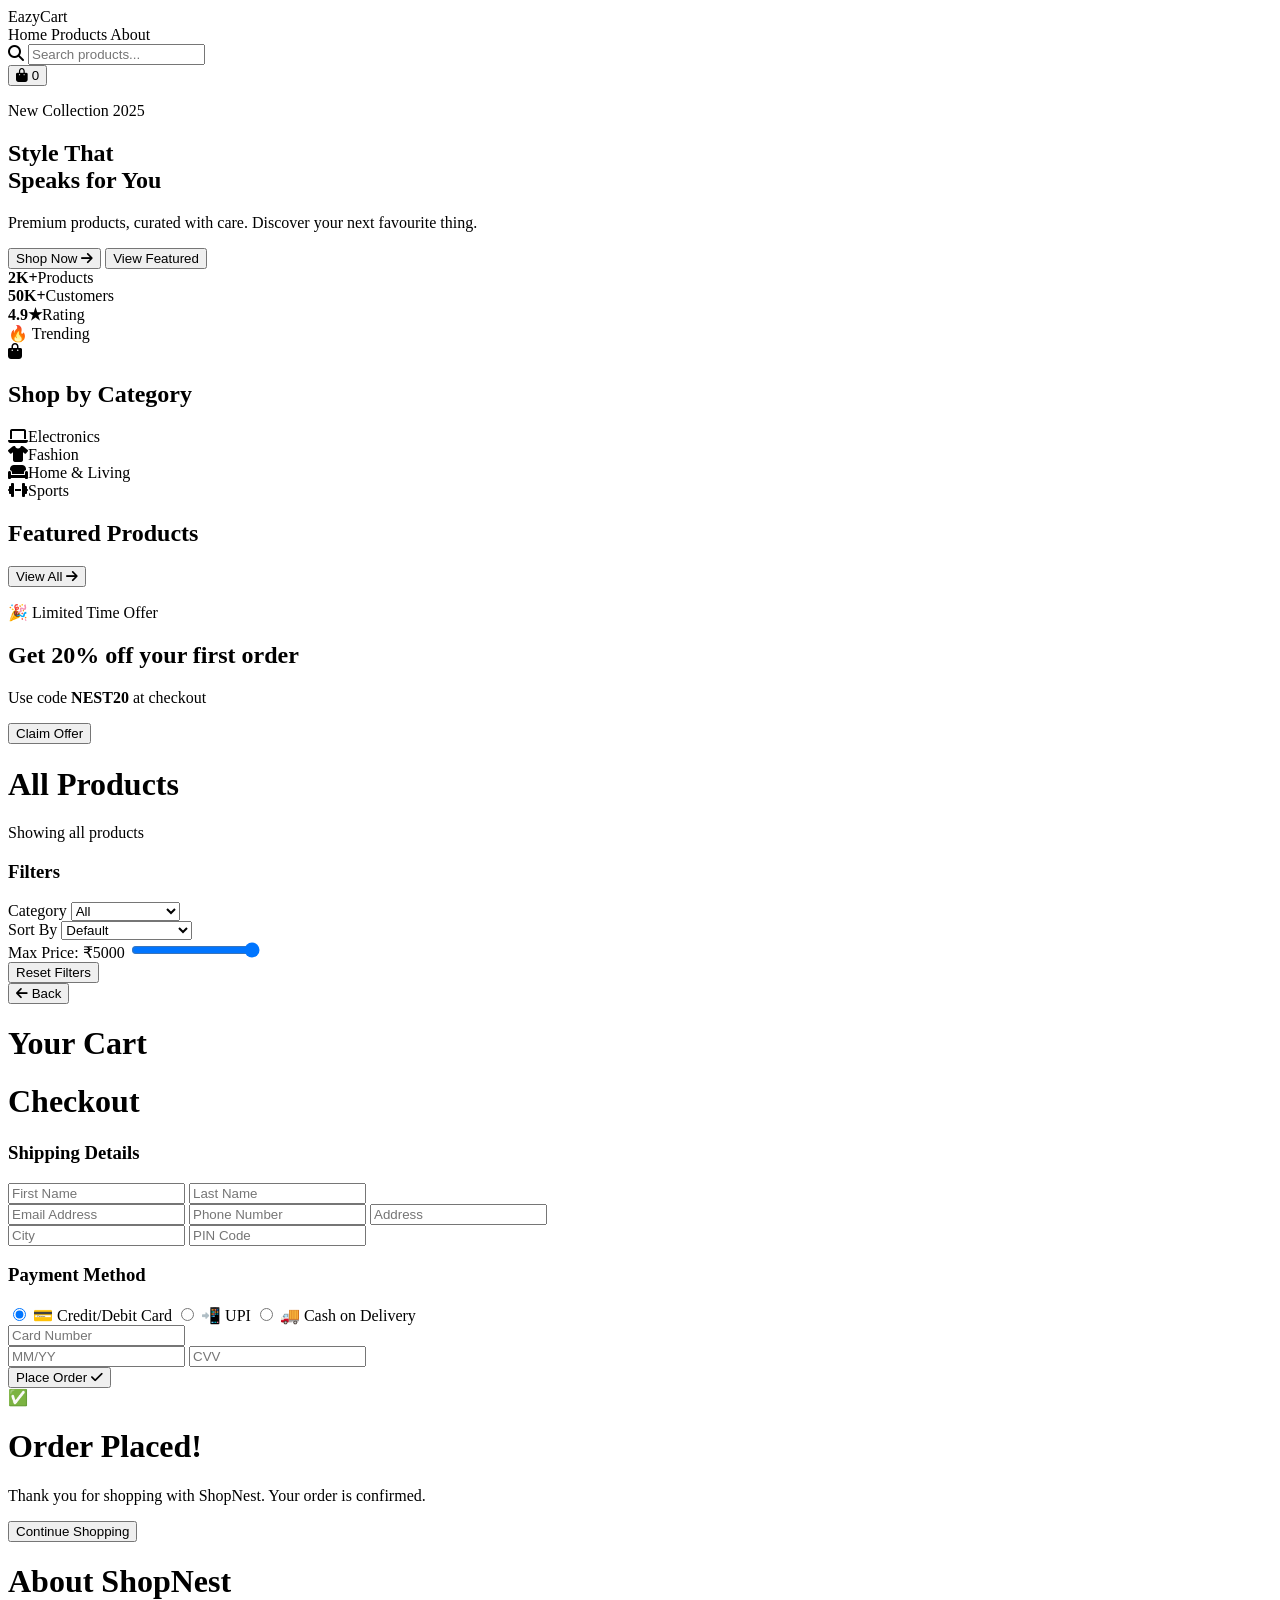
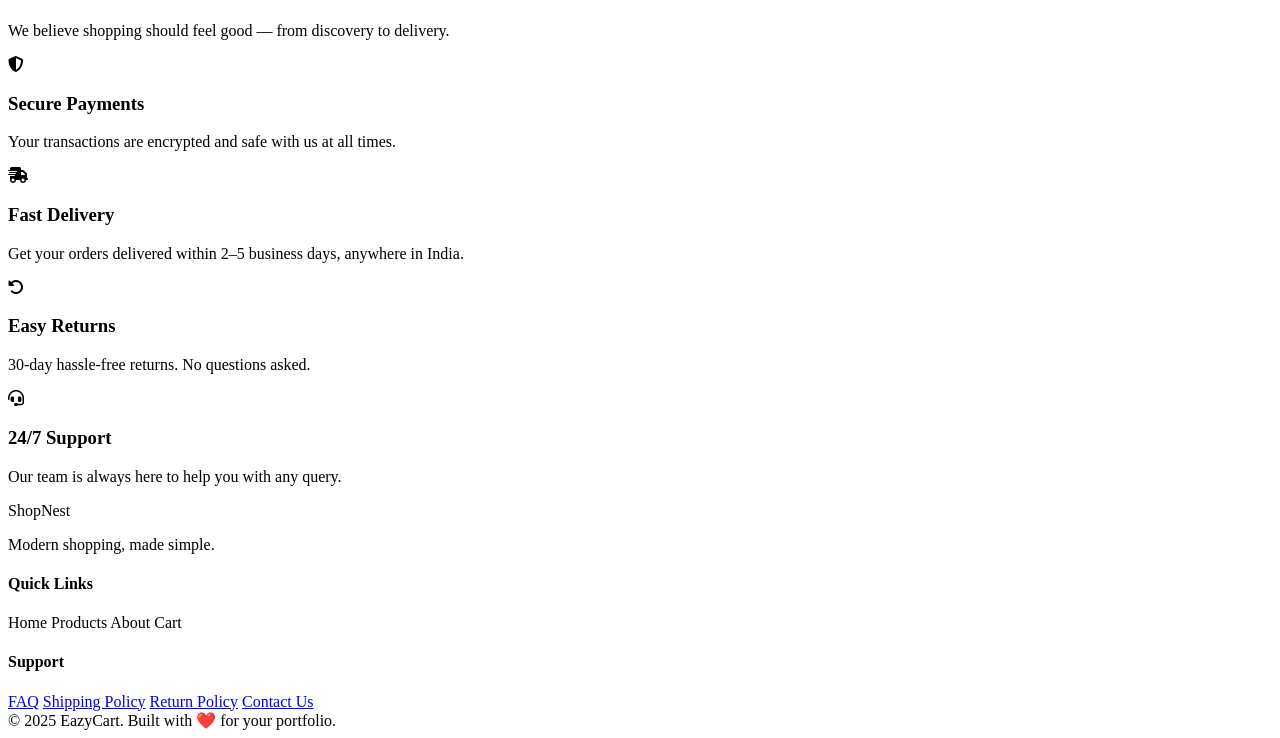
==== index.html @ 8e81489d "Create index.html" ====
<!DOCTYPE html>
<html lang="en">
<head>
  <meta charset="UTF-8" />
  <meta name="viewport" content="width=device-width, initial-scale=1.0"/>
  <title>EazyCart — Modern Store</title>
  <link rel="stylesheet" href="ecom.css" />
  <link href="https://fonts.googleapis.com/css2?family=Fraunces:wght@300;400;500;600;700&family=Inter:wght@700&display=swap" rel="stylesheet"/>
  <link rel="stylesheet" href="https://cdnjs.cloudflare.com/ajax/libs/font-awesome/6.5.0/css/all.min.css"/>
</head>
<body>

  <!-- NAVBAR -->
  <nav class="navbar">
    <div class="nav-logo" onclick="showPage('home')">Eazy<span>Cart</span></div>
    <div class="nav-links">
      <a onclick="showPage('home')" class="nav-link active">Home</a>
      <a onclick="showPage('products')" class="nav-link">Products</a>
      <a onclick="showPage('about')" class="nav-link">About</a>
    </div>
    <div class="nav-actions">
      <div class="search-bar">
        <i class="fas fa-search"></i>
        <input type="text" id="searchInput" placeholder="Search products..." oninput="filterProducts()"/>
      </div>
      <button class="cart-btn" onclick="showPage('cart')">
        <i class="fas fa-shopping-bag"></i>
        <span class="cart-count" id="cartCount">0</span>
      </button>
    </div>
  </nav>

  <!-- TOAST -->
  <div class="toast" id="toast"></div>

  <!-- HOME PAGE -->
  <div id="page-home" class="page active">
    <section class="hero">
      <div class="hero-content">
        <p class="hero-eyebrow">New Collection 2025</p>
        <h1 class="hero-title">Style That<br/><span>Speaks for You</span></h1>
        <p class="hero-sub">Premium products, curated with care. Discover your next favourite thing.</p>
        <div class="hero-cta">
          <button class="btn-primary" onclick="showPage('products')">Shop Now <i class="fas fa-arrow-right"></i></button>
          <button class="btn-outline" onclick="scrollToFeatured()">View Featured</button>
        </div>
        <div class="hero-stats">
          <div class="stat"><strong>2K+</strong><span>Products</span></div>
          <div class="stat-divider"></div>
          <div class="stat"><strong>50K+</strong><span>Customers</span></div>
          <div class="stat-divider"></div>
          <div class="stat"><strong>4.9★</strong><span>Rating</span></div>
        </div>
      </div>
      <div class="hero-visual">
        <div class="hero-card floating">
          <div class="hero-badge">🔥 Trending</div>
          <div class="hero-img-placeholder"><i class="fas fa-bag-shopping"></i></div>
        </div>
        <div class="hero-blob"></div>
      </div>
    </section>

    <section class="categories">
      <h2 class="section-title">Shop by Category</h2>
      <div class="cat-grid">
        <div class="cat-card" onclick="filterByCategory('Electronics')"><i class="fas fa-laptop"></i><span>Electronics</span></div>
        <div class="cat-card" onclick="filterByCategory('Fashion')"><i class="fas fa-shirt"></i><span>Fashion</span></div>
        <div class="cat-card" onclick="filterByCategory('Home')"><i class="fas fa-couch"></i><span>Home & Living</span></div>
        <div class="cat-card" onclick="filterByCategory('Sports')"><i class="fas fa-dumbbell"></i><span>Sports</span></div>
      </div>
    </section>

    <section class="featured" id="featured">
      <div class="section-header">
        <h2 class="section-title">Featured Products</h2>
        <button class="btn-text" onclick="showPage('products')">View All <i class="fas fa-arrow-right"></i></button>
      </div>
      <div class="products-grid" id="featuredGrid"></div>
    </section>

    <section class="promo-banner">
      <div class="promo-content">
        <p>🎉 Limited Time Offer</p>
        <h2>Get 20% off your first order</h2>
        <p>Use code <strong>NEST20</strong> at checkout</p>
        <button class="btn-primary" onclick="showPage('products')">Claim Offer</button>
      </div>
    </section>
  </div>

  <!-- PRODUCTS PAGE -->
  <div id="page-products" class="page">
    <div class="page-header">
      <h1>All Products</h1>
      <p id="productCount">Showing all products</p>
    </div>
    <div class="products-layout">
      <aside class="filters">
        <h3>Filters</h3>
        <div class="filter-group">
          <label>Category</label>
          <select id="categoryFilter" onchange="filterProducts()">
            <option value="">All</option>
            <option value="Electronics">Electronics</option>
            <option value="Fashion">Fashion</option>
            <option value="Home">Home & Living</option>
            <option value="Sports">Sports</option>
          </select>
        </div>
        <div class="filter-group">
          <label>Sort By</label>
          <select id="sortFilter" onchange="filterProducts()">
            <option value="">Default</option>
            <option value="low">Price: Low to High</option>
            <option value="high">Price: High to Low</option>
            <option value="rating">Highest Rated</option>
          </select>
        </div>
        <div class="filter-group">
          <label>Max Price: ₹<span id="priceLabel">5000</span></label>
          <input type="range" min="100" max="5000" value="5000" id="priceFilter" oninput="updatePrice(this.value)" onchange="filterProducts()"/>
        </div>
        <button class="btn-outline full" onclick="resetFilters()">Reset Filters</button>
      </aside>
      <div>
        <div class="products-grid" id="allProductsGrid"></div>
      </div>
    </div>
  </div>

  <!-- PRODUCT DETAIL PAGE -->
  <div id="page-detail" class="page">
    <button class="back-btn" onclick="goBack()"><i class="fas fa-arrow-left"></i> Back</button>
    <div class="detail-layout" id="detailContent"></div>
  </div>

  <!-- CART PAGE -->
  <div id="page-cart" class="page">
    <div class="page-header"><h1>Your Cart</h1></div>
    <div class="cart-layout">
      <div class="cart-items" id="cartItems"></div>
      <div class="cart-summary" id="cartSummary"></div>
    </div>
  </div>

  <!-- CHECKOUT PAGE -->
  <div id="page-checkout" class="page">
    <div class="page-header"><h1>Checkout</h1></div>
    <div class="checkout-layout">
      <div class="checkout-form">
        <h3>Shipping Details</h3>
        <div class="form-row">
          <input type="text" placeholder="First Name" id="firstName"/>
          <input type="text" placeholder="Last Name" id="lastName"/>
        </div>
        <input type="email" placeholder="Email Address" id="email"/>
        <input type="text" placeholder="Phone Number" id="phone"/>
        <input type="text" placeholder="Address" id="address"/>
        <div class="form-row">
          <input type="text" placeholder="City" id="city"/>
          <input type="text" placeholder="PIN Code" id="pin"/>
        </div>
        <h3>Payment Method</h3>
        <div class="payment-options">
          <label class="pay-opt"><input type="radio" name="pay" value="card" checked/> 💳 Credit/Debit Card</label>
          <label class="pay-opt"><input type="radio" name="pay" value="upi"/> 📲 UPI</label>
          <label class="pay-opt"><input type="radio" name="pay" value="cod"/> 🚚 Cash on Delivery</label>
        </div>
        <div id="cardFields">
          <input type="text" placeholder="Card Number" maxlength="19" oninput="formatCard(this)"/>
          <div class="form-row">
            <input type="text" placeholder="MM/YY" maxlength="5"/>
            <input type="text" placeholder="CVV" maxlength="3"/>
          </div>
        </div>
        <button class="btn-primary full" onclick="placeOrder()">Place Order <i class="fas fa-check"></i></button>
      </div>
      <div class="order-summary" id="orderSummary"></div>
    </div>
  </div>

  <!-- SUCCESS PAGE -->
  <div id="page-success" class="page">
    <div class="success-box">
      <div class="success-icon">✅</div>
      <h1>Order Placed!</h1>
      <p>Thank you for shopping with ShopNest. Your order is confirmed.</p>
      <p class="order-id" id="orderId"></p>
      <button class="btn-primary" onclick="showPage('home')">Continue Shopping</button>
    </div>
  </div>

  <!-- ABOUT PAGE -->
  <div id="page-about" class="page">
    <div class="about-container">
      <h1>About ShopNest</h1>
      <p class="about-sub">We believe shopping should feel good — from discovery to delivery.</p>
      <div class="about-grid">
        <div class="about-card"><i class="fas fa-shield-halved"></i><h3>Secure Payments</h3><p>Your transactions are encrypted and safe with us at all times.</p></div>
        <div class="about-card"><i class="fas fa-truck-fast"></i><h3>Fast Delivery</h3><p>Get your orders delivered within 2–5 business days, anywhere in India.</p></div>
        <div class="about-card"><i class="fas fa-rotate-left"></i><h3>Easy Returns</h3><p>30-day hassle-free returns. No questions asked.</p></div>
        <div class="about-card"><i class="fas fa-headset"></i><h3>24/7 Support</h3><p>Our team is always here to help you with any query.</p></div>
      </div>
    </div>
  </div>

  <!-- FOOTER -->
  <footer class="footer">
    <div class="footer-inner">
      <div class="footer-brand">
        <div class="nav-logo">Shop<span>Nest</span></div>
        <p>Modern shopping, made simple.</p>
      </div>
      <div class="footer-links">
        <h4>Quick Links</h4>
        <a onclick="showPage('home')">Home</a>
        <a onclick="showPage('products')">Products</a>
        <a onclick="showPage('about')">About</a>
        <a onclick="showPage('cart')">Cart</a>
      </div>
      <div class="footer-links">
        <h4>Support</h4>
        <a href="#">FAQ</a>
        <a href="#">Shipping Policy</a>
        <a href="#">Return Policy</a>
        <a href="#">Contact Us</a>
      </div>
    </div>
    <div class="footer-bottom">© 2025 EazyCart. Built with ❤️ for your portfolio.</div>
  </footer>

  <script src="ecom.js"></script>
</body>
</html>
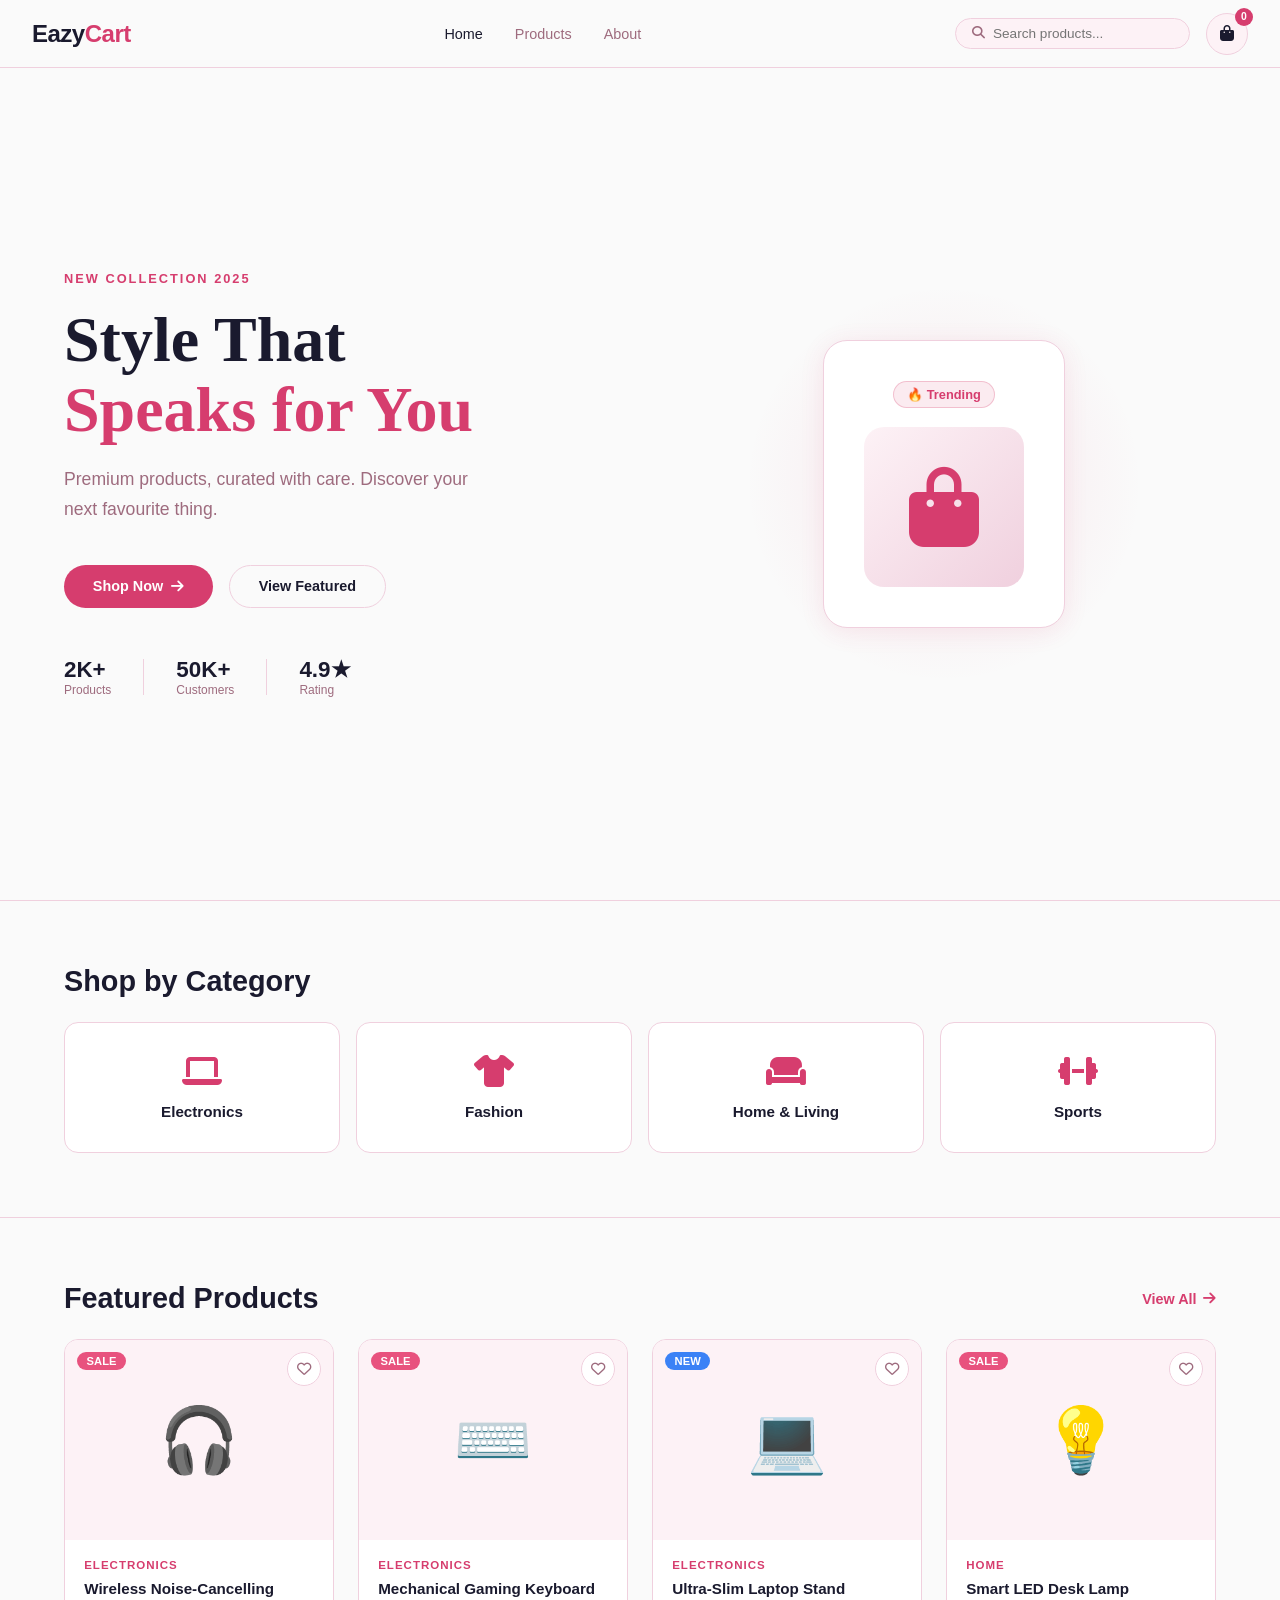
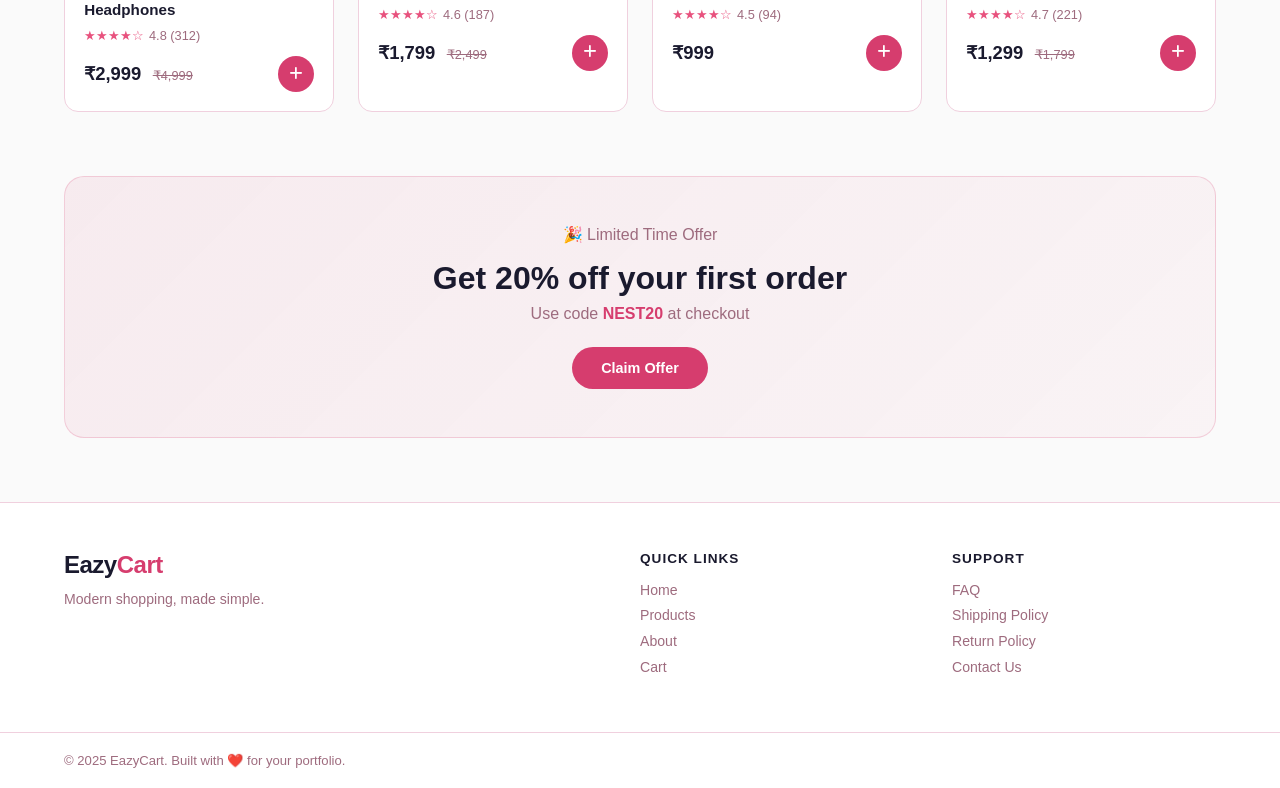
==== commit 679958ea: "Update index.html" ====
--- a/index.html
+++ b/index.html
@@ -209,7 +209,7 @@
   <footer class="footer">
     <div class="footer-inner">
       <div class="footer-brand">
-        <div class="nav-logo">Shop<span>Nest</span></div>
+        <div class="nav-logo">Eazy<span>Cart</span></div>
         <p>Modern shopping, made simple.</p>
       </div>
       <div class="footer-links">
--- a/ecom.css
+++ b/ecom.css
@@ -0,0 +1,275 @@
+/* ===========================
+   RESET & BASE
+=========================== */
+*, *::before, *::after { box-sizing: border-box; margin: 0; padding: 0; }
+
+:root {
+  --bg: #fafafa;
+  --surface: #ffffff;
+  --surface2: #fdf2f6;
+  --border: #f0d0de;
+  --accent: #d63d6e;
+  --accent2: #e8527e;
+  --text: #1a1a2e;
+  --text-muted: #9e6b7e;
+  --success: #22c55e;
+  --radius: 14px;
+  --radius-sm: 8px;
+  --shadow: 0 4px 24px rgba(214,61,110,0.10);
+  --font: 'Inter', sans-serif;
+--font-display: 'Fraunces', serif;
+}
+
+html { scroll-behavior: smooth; }
+body { font-family: var(--font); background: var(--bg); color: var(--text); min-height: 100vh; overflow-x: hidden; }
+
+/* ===========================
+   NAVBAR
+=========================== */
+.navbar { position: fixed; top: 0; left: 0; right: 0; z-index: 100; display: flex; align-items: center; justify-content: space-between; padding: 0 2rem; height: 68px; background: rgba(250,250,250,0.92); backdrop-filter: blur(16px); border-bottom: 1px solid var(--border); }
+.nav-logo { font-size: 1.5rem; font-weight: 700; cursor: pointer; letter-spacing: -0.5px; }
+.nav-logo span { color: var(--accent); }
+.nav-links { display: flex; gap: 2rem; }
+.nav-link { color: var(--text-muted); text-decoration: none; font-size: 0.9rem; font-weight: 500; cursor: pointer; transition: color 0.2s; background: none; border: none; font-family: var(--font); }
+.nav-link:hover, .nav-link.active { color: var(--text); }
+.nav-actions { display: flex; align-items: center; gap: 1rem; }
+.search-bar { display: flex; align-items: center; gap: 0.5rem; background: var(--surface2); border: 1px solid var(--border); border-radius: 999px; padding: 0.45rem 1rem; }
+.search-bar i { color: var(--text-muted); font-size: 0.8rem; }
+.search-bar input { background: none; border: none; outline: none; color: var(--text); font-family: var(--font); font-size: 0.85rem; width: 180px; }
+.cart-btn { position: relative; background: var(--surface2); border: 1px solid var(--border); border-radius: 50%; width: 42px; height: 42px; cursor: pointer; color: var(--text); font-size: 1rem; transition: background 0.2s; }
+.cart-btn:hover { background: var(--accent); border-color: var(--accent); color: #fff; }
+.cart-count { position: absolute; top: -6px; right: -6px; background: var(--accent); color: #fff; font-size: 0.65rem; font-weight: 700; width: 18px; height: 18px; border-radius: 50%; display: flex; align-items: center; justify-content: center; }
+
+/* ===========================
+   PAGES
+=========================== */
+.page { display: none; padding-top: 68px; min-height: 100vh; }
+.page.active { display: block; }
+.page-header { padding: 3rem 4rem 1.5rem; border-bottom: 1px solid var(--border); }
+.page-header h1 { font-size: 2.2rem; font-weight: 700; margin-bottom: 0.25rem; }
+.page-header p { color: var(--text-muted); font-size: 0.9rem; }
+
+/* ===========================
+   HERO
+=========================== */
+.hero { min-height: calc(100vh - 68px); display: flex; align-items: center; padding: 4rem; gap: 4rem; position: relative; overflow: hidden; }
+.hero-content { flex: 1; max-width: 580px; }
+.hero-eyebrow { font-size: 0.8rem; font-weight: 600; letter-spacing: 2px; text-transform: uppercase; color: var(--accent); margin-bottom: 1.2rem; }
+.hero-title { font-family: var(--font-display); font-size: clamp(2.8rem, 5vw, 4.5rem); line-height: 1.1; margin-bottom: 1.2rem; }
+.hero-title span { color: var(--accent); }
+.hero-sub { color: var(--text-muted); font-size: 1.1rem; line-height: 1.7; margin-bottom: 2.5rem; max-width: 440px; }
+.hero-cta { display: flex; gap: 1rem; flex-wrap: wrap; margin-bottom: 3rem; }
+.hero-stats { display: flex; align-items: center; gap: 2rem; }
+.stat { display: flex; flex-direction: column; }
+.stat strong { font-size: 1.4rem; font-weight: 700; }
+.stat span { font-size: 0.75rem; color: var(--text-muted); }
+.stat-divider { width: 1px; height: 36px; background: var(--border); }
+.hero-visual { flex: 1; display: flex; justify-content: center; align-items: center; position: relative; }
+.hero-card { background: var(--surface); border: 1px solid var(--border); border-radius: 24px; padding: 2.5rem; display: flex; flex-direction: column; align-items: center; gap: 1.2rem; position: relative; z-index: 2; box-shadow: var(--shadow); }
+.hero-badge { background: rgba(214,61,110,0.10); border: 1px solid rgba(214,61,110,0.25); color: var(--accent); font-size: 0.8rem; font-weight: 600; padding: 0.3rem 0.8rem; border-radius: 999px; }
+.hero-img-placeholder { width: 160px; height: 160px; background: linear-gradient(135deg, var(--surface2), var(--border)); border-radius: 20px; display: flex; align-items: center; justify-content: center; font-size: 5rem; color: var(--accent); }
+.hero-blob { position: absolute; width: 400px; height: 400px; background: radial-gradient(circle, rgba(214,61,110,0.10) 0%, transparent 70%); border-radius: 50%; z-index: 1; }
+@keyframes float { 0%, 100% { transform: translateY(0px); } 50% { transform: translateY(-20px); } }
+.floating { animation: float 4s ease-in-out infinite; }
+
+/* ===========================
+   BUTTONS
+=========================== */
+.btn-primary { background: var(--accent); color: #fff; border: none; padding: 0.8rem 1.8rem; border-radius: 999px; font-family: var(--font); font-size: 0.9rem; font-weight: 600; cursor: pointer; transition: all 0.2s; display: inline-flex; align-items: center; gap: 0.5rem; }
+.btn-primary:hover { background: var(--accent2); transform: translateY(-2px); box-shadow: 0 8px 24px rgba(214,61,110,0.30); }
+.btn-outline { background: transparent; color: var(--text); border: 1px solid var(--border); padding: 0.8rem 1.8rem; border-radius: 999px; font-family: var(--font); font-size: 0.9rem; font-weight: 600; cursor: pointer; transition: all 0.2s; }
+.btn-outline:hover { border-color: var(--accent); color: var(--accent); }
+.btn-outline.full { width: 100%; margin-top: 0.5rem; text-align: center; justify-content: center; display: flex; }
+.btn-text { background: none; border: none; cursor: pointer; color: var(--accent); font-family: var(--font); font-size: 0.9rem; font-weight: 600; display: flex; align-items: center; gap: 0.4rem; transition: gap 0.2s; }
+.btn-text:hover { gap: 0.7rem; }
+
+/* ===========================
+   SECTIONS
+=========================== */
+.section-title { font-size: 1.8rem; font-weight: 700; margin-bottom: 1.5rem; }
+.section-header { display: flex; align-items: center; justify-content: space-between; margin-bottom: 1.5rem; }
+.section-header .section-title { margin-bottom: 0; }
+.categories, .featured { padding: 4rem; border-top: 1px solid var(--border); }
+.cat-grid { display: grid; grid-template-columns: repeat(4, 1fr); gap: 1rem; }
+.cat-card { background: var(--surface); border: 1px solid var(--border); border-radius: var(--radius); padding: 2rem 1rem; display: flex; flex-direction: column; align-items: center; gap: 1rem; cursor: pointer; transition: all 0.2s; font-weight: 600; font-size: 0.95rem; }
+.cat-card i { font-size: 2rem; color: var(--accent); }
+.cat-card:hover { border-color: var(--accent); transform: translateY(-4px); background: var(--surface2); box-shadow: var(--shadow); }
+
+/* ===========================
+   PRODUCT CARDS
+=========================== */
+.products-grid { display: grid; grid-template-columns: repeat(auto-fill, minmax(240px, 1fr)); gap: 1.5rem; }
+.product-card { background: var(--surface); border: 1px solid var(--border); border-radius: var(--radius); overflow: hidden; cursor: pointer; transition: all 0.25s; position: relative; }
+.product-card:hover { transform: translateY(-6px); border-color: rgba(214,61,110,0.4); box-shadow: 0 12px 40px rgba(214,61,110,0.12); }
+.product-img { height: 200px; background: var(--surface2); display: flex; align-items: center; justify-content: center; font-size: 4rem; position: relative; }
+.product-badge { position: absolute; top: 0.75rem; left: 0.75rem; background: var(--accent); color: #fff; font-size: 0.7rem; font-weight: 700; padding: 0.2rem 0.6rem; border-radius: 999px; }
+.badge-new { background: #3b82f6; }
+.badge-sale { background: #e8527e; }
+.wishlist-btn { position: absolute; top: 0.75rem; right: 0.75rem; background: var(--surface); border: 1px solid var(--border); width: 34px; height: 34px; border-radius: 50%; display: flex; align-items: center; justify-content: center; cursor: pointer; color: var(--text-muted); font-size: 0.9rem; transition: all 0.2s; z-index: 2; }
+.wishlist-btn:hover { border-color: var(--accent); color: var(--accent); }
+.wishlist-btn.active { color: var(--accent); border-color: var(--accent); }
+.product-info { padding: 1.2rem; }
+.product-cat { font-size: 0.72rem; text-transform: uppercase; letter-spacing: 1px; color: var(--accent); font-weight: 600; margin-bottom: 0.4rem; }
+.product-name { font-weight: 600; font-size: 0.95rem; margin-bottom: 0.5rem; line-height: 1.4; color: var(--text); }
+.product-rating { display: flex; align-items: center; gap: 0.3rem; font-size: 0.8rem; color: var(--text-muted); margin-bottom: 0.8rem; }
+.product-rating .stars { color: #e8527e; }
+.product-footer { display: flex; align-items: center; justify-content: space-between; }
+.product-price { font-size: 1.15rem; font-weight: 700; }
+.product-price .original { text-decoration: line-through; color: var(--text-muted); font-size: 0.8rem; font-weight: 400; margin-left: 0.4rem; }
+.add-to-cart { background: var(--accent); border: none; color: #fff; width: 36px; height: 36px; border-radius: 50%; display: flex; align-items: center; justify-content: center; cursor: pointer; font-size: 0.9rem; transition: all 0.2s; }
+.add-to-cart:hover { background: var(--accent2); transform: scale(1.1); }
+
+/* ===========================
+   PROMO BANNER
+=========================== */
+.promo-banner { margin: 0 4rem 4rem; background: linear-gradient(135deg, rgba(214,61,110,0.08), rgba(232,82,126,0.04)); border: 1px solid rgba(214,61,110,0.2); border-radius: 20px; padding: 3rem; display: flex; align-items: center; justify-content: center; }
+.promo-content { text-align: center; }
+.promo-content h2 { font-size: 2rem; font-weight: 700; margin: 0.5rem 0; }
+.promo-content p { color: var(--text-muted); margin-bottom: 1rem; }
+.promo-content p:last-of-type { margin-bottom: 1.5rem; }
+.promo-content strong { color: var(--accent); }
+
+/* ===========================
+   PRODUCTS FILTER PAGE
+=========================== */
+.products-layout { display: grid; grid-template-columns: 240px 1fr; gap: 2rem; padding: 2rem 4rem; }
+.filters { background: var(--surface); border: 1px solid var(--border); border-radius: var(--radius); padding: 1.5rem; height: fit-content; position: sticky; top: 88px; }
+.filters h3 { font-size: 1rem; font-weight: 700; margin-bottom: 1.5rem; }
+.filter-group { margin-bottom: 1.5rem; }
+.filter-group label { display: block; font-size: 0.8rem; color: var(--text-muted); font-weight: 600; text-transform: uppercase; letter-spacing: 1px; margin-bottom: 0.5rem; }
+.filter-group select, .filter-group input[type="range"] { width: 100%; background: var(--surface2); border: 1px solid var(--border); color: var(--text); border-radius: var(--radius-sm); padding: 0.6rem 0.8rem; font-family: var(--font); font-size: 0.85rem; outline: none; cursor: pointer; }
+input[type="range"] { padding: 0; height: 4px; accent-color: var(--accent); }
+
+/* ===========================
+   PRODUCT DETAIL
+=========================== */
+.back-btn { background: none; border: none; color: var(--text-muted); font-family: var(--font); font-size: 0.9rem; cursor: pointer; display: flex; align-items: center; gap: 0.5rem; padding: 1.5rem 4rem 0; transition: color 0.2s; }
+.back-btn:hover { color: var(--accent); }
+.detail-layout { display: grid; grid-template-columns: 1fr 1fr; gap: 4rem; padding: 2rem 4rem 4rem; max-width: 1100px; }
+.detail-img { background: var(--surface2); border: 1px solid var(--border); border-radius: 20px; height: 420px; display: flex; align-items: center; justify-content: center; font-size: 8rem; }
+.detail-info { display: flex; flex-direction: column; gap: 1rem; }
+.detail-cat { font-size: 0.8rem; text-transform: uppercase; letter-spacing: 1px; color: var(--accent); font-weight: 600; }
+.detail-name { font-size: 2rem; font-weight: 700; line-height: 1.2; }
+.detail-rating { display: flex; align-items: center; gap: 0.5rem; color: var(--text-muted); font-size: 0.9rem; }
+.detail-rating .stars { color: #e8527e; font-size: 1rem; }
+.detail-price { font-size: 2rem; font-weight: 700; color: var(--accent); }
+.detail-desc { color: var(--text-muted); line-height: 1.8; font-size: 0.95rem; }
+.detail-qty { display: flex; align-items: center; gap: 1rem; }
+.qty-control { display: flex; align-items: center; gap: 0.75rem; background: var(--surface2); border: 1px solid var(--border); border-radius: 999px; padding: 0.4rem 0.8rem; }
+.qty-btn { background: none; border: none; color: var(--text); cursor: pointer; font-size: 1.1rem; padding: 0 0.2rem; transition: color 0.2s; font-family: var(--font); }
+.qty-btn:hover { color: var(--accent); }
+.qty-num { font-weight: 600; font-size: 1rem; min-width: 20px; text-align: center; }
+.detail-tags { display: flex; gap: 0.5rem; flex-wrap: wrap; }
+.tag { background: var(--surface2); border: 1px solid var(--border); border-radius: 999px; padding: 0.3rem 0.8rem; font-size: 0.78rem; color: var(--text-muted); }
+
+/* ===========================
+   CART
+=========================== */
+.cart-layout { display: grid; grid-template-columns: 1fr 340px; gap: 2rem; padding: 2rem 4rem; }
+.cart-items { display: flex; flex-direction: column; gap: 1rem; }
+.cart-item { display: flex; gap: 1.5rem; align-items: center; background: var(--surface); border: 1px solid var(--border); border-radius: var(--radius); padding: 1.25rem; }
+.cart-item-img { width: 80px; height: 80px; font-size: 3rem; display: flex; align-items: center; justify-content: center; background: var(--surface2); border-radius: var(--radius-sm); flex-shrink: 0; }
+.cart-item-info { flex: 1; }
+.cart-item-name { font-weight: 600; margin-bottom: 0.25rem; }
+.cart-item-cat { font-size: 0.78rem; color: var(--text-muted); margin-bottom: 0.75rem; }
+.cart-item-controls { display: flex; align-items: center; gap: 1rem; }
+.cart-item-price { font-weight: 700; font-size: 1.1rem; color: var(--accent); }
+.remove-btn { background: none; border: none; color: var(--text-muted); cursor: pointer; font-size: 1rem; transition: color 0.2s; }
+.remove-btn:hover { color: #ef4444; }
+.cart-empty { text-align: center; padding: 5rem 2rem; color: var(--text-muted); }
+.cart-empty i { font-size: 4rem; margin-bottom: 1rem; color: var(--border); }
+.cart-empty h2 { font-size: 1.3rem; margin-bottom: 0.5rem; color: var(--text); }
+.cart-summary { background: var(--surface); border: 1px solid var(--border); border-radius: var(--radius); padding: 1.75rem; height: fit-content; position: sticky; top: 88px; }
+.cart-summary h3 { font-size: 1.1rem; font-weight: 700; margin-bottom: 1.5rem; }
+.summary-row { display: flex; justify-content: space-between; font-size: 0.9rem; margin-bottom: 0.75rem; color: var(--text-muted); }
+.summary-row.total { color: var(--text); font-weight: 700; font-size: 1.1rem; border-top: 1px solid var(--border); padding-top: 1rem; margin-top: 0.5rem; }
+.coupon-row { display: flex; gap: 0.5rem; margin: 1rem 0; }
+.coupon-row input { flex: 1; background: var(--surface2); border: 1px solid var(--border); color: var(--text); border-radius: var(--radius-sm); padding: 0.6rem 0.8rem; font-family: var(--font); font-size: 0.85rem; outline: none; }
+.coupon-btn { background: var(--surface2); border: 1px solid var(--border); color: var(--text); border-radius: var(--radius-sm); padding: 0.6rem 1rem; cursor: pointer; font-family: var(--font); font-size: 0.8rem; font-weight: 600; transition: all 0.2s; }
+.coupon-btn:hover { border-color: var(--accent); color: var(--accent); }
+
+/* ===========================
+   CHECKOUT
+=========================== */
+.checkout-layout { display: grid; grid-template-columns: 1fr 360px; gap: 2rem; padding: 2rem 4rem; }
+.checkout-form h3 { font-size: 1rem; font-weight: 700; margin: 1.5rem 0 1rem; }
+.checkout-form h3:first-child { margin-top: 0; }
+.checkout-form input { width: 100%; background: var(--surface2); border: 1px solid var(--border); color: var(--text); border-radius: var(--radius-sm); padding: 0.75rem 1rem; font-family: var(--font); font-size: 0.9rem; outline: none; margin-bottom: 0.75rem; transition: border-color 0.2s; }
+.checkout-form input:focus { border-color: var(--accent); }
+.form-row { display: grid; grid-template-columns: 1fr 1fr; gap: 0.75rem; }
+.form-row input { margin-bottom: 0; }
+.payment-options { display: flex; flex-direction: column; gap: 0.5rem; margin-bottom: 1rem; }
+.pay-opt { display: flex; align-items: center; gap: 0.75rem; background: var(--surface2); border: 1px solid var(--border); border-radius: var(--radius-sm); padding: 0.75rem 1rem; cursor: pointer; font-size: 0.9rem; transition: all 0.2s; }
+.pay-opt:has(input:checked) { border-color: var(--accent); background: rgba(214,61,110,0.06); }
+.pay-opt input { accent-color: var(--accent); }
+.order-summary { background: var(--surface); border: 1px solid var(--border); border-radius: var(--radius); padding: 1.75rem; height: fit-content; position: sticky; top: 88px; }
+.order-summary h3 { font-size: 1rem; font-weight: 700; margin-bottom: 1.25rem; }
+.order-item { display: flex; align-items: center; gap: 0.75rem; margin-bottom: 1rem; font-size: 0.85rem; }
+.order-item-img { width: 48px; height: 48px; font-size: 1.8rem; display: flex; align-items: center; justify-content: center; background: var(--surface2); border-radius: var(--radius-sm); flex-shrink: 0; }
+.order-item-name { flex: 1; font-weight: 500; line-height: 1.3; }
+.order-item-price { font-weight: 700; color: var(--accent); }
+
+/* ===========================
+   SUCCESS PAGE
+=========================== */
+.success-box { max-width: 500px; margin: 8rem auto; text-align: center; padding: 2rem; }
+.success-icon { font-size: 5rem; margin-bottom: 1.5rem; }
+.success-box h1 { font-size: 2.2rem; font-weight: 700; margin-bottom: 1rem; }
+.success-box p { color: var(--text-muted); margin-bottom: 0.75rem; font-size: 1rem; }
+.order-id { font-family: monospace; font-size: 0.9rem; background: var(--surface2); border: 1px solid var(--border); padding: 0.6rem 1.2rem; border-radius: var(--radius-sm); display: inline-block; margin-bottom: 2rem !important; color: var(--accent) !important; }
+
+/* ===========================
+   ABOUT PAGE
+=========================== */
+.about-container { max-width: 900px; margin: 0 auto; padding: 4rem 2rem; text-align: center; }
+.about-container h1 { font-size: 2.5rem; font-weight: 700; margin-bottom: 1rem; }
+.about-sub { color: var(--text-muted); font-size: 1.1rem; margin-bottom: 3rem; }
+.about-grid { display: grid; grid-template-columns: 1fr 1fr; gap: 1.5rem; text-align: left; }
+.about-card { background: var(--surface); border: 1px solid var(--border); border-radius: var(--radius); padding: 1.75rem; transition: all 0.2s; }
+.about-card:hover { border-color: var(--accent); box-shadow: var(--shadow); transform: translateY(-3px); }
+.about-card i { font-size: 1.8rem; color: var(--accent); margin-bottom: 0.8rem; display: block; }
+.about-card h3 { font-size: 1rem; font-weight: 700; margin-bottom: 0.5rem; }
+.about-card p { color: var(--text-muted); font-size: 0.88rem; line-height: 1.6; }
+
+/* ===========================
+   FOOTER
+=========================== */
+.footer { background: var(--surface); border-top: 1px solid var(--border); margin-top: 4rem; }
+.footer-inner { display: grid; grid-template-columns: 2fr 1fr 1fr; gap: 3rem; padding: 3rem 4rem; }
+.footer-brand p { color: var(--text-muted); font-size: 0.88rem; margin-top: 0.75rem; }
+.footer-links h4 { font-size: 0.85rem; font-weight: 700; text-transform: uppercase; letter-spacing: 1px; margin-bottom: 1rem; color: var(--text); }
+.footer-links a { display: block; color: var(--text-muted); text-decoration: none; font-size: 0.88rem; margin-bottom: 0.6rem; cursor: pointer; transition: color 0.2s; }
+.footer-links a:hover { color: var(--accent); }
+.footer-bottom { border-top: 1px solid var(--border); padding: 1.25rem 4rem; font-size: 0.82rem; color: var(--text-muted); }
+
+/* ===========================
+   TOAST
+=========================== */
+.toast { position: fixed; bottom: 2rem; right: 2rem; z-index: 999; background: var(--surface); border: 1px solid var(--border); border-radius: var(--radius-sm); padding: 0.9rem 1.5rem; font-size: 0.88rem; font-weight: 500; transform: translateY(100px); opacity: 0; transition: all 0.3s; box-shadow: var(--shadow); color: var(--text); }
+.toast.show { transform: translateY(0); opacity: 1; }
+.toast.success { border-color: var(--accent); color: var(--accent); }
+.toast.error { border-color: #ef4444; color: #ef4444; }
+
+/* ===========================
+   RESPONSIVE
+=========================== */
+@media (max-width: 900px) {
+  .hero { flex-direction: column; padding: 2rem; text-align: center; }
+  .hero-cta { justify-content: center; }
+  .hero-stats { justify-content: center; }
+  .hero-visual { display: none; }
+  .cat-grid { grid-template-columns: repeat(2, 1fr); }
+  .categories, .featured { padding: 2rem; }
+  .promo-banner { margin: 0 2rem 2rem; }
+  .products-layout { grid-template-columns: 1fr; }
+  .filters { position: static; }
+  .detail-layout { grid-template-columns: 1fr; gap: 2rem; padding: 2rem; }
+  .cart-layout, .checkout-layout { grid-template-columns: 1fr; }
+  .footer-inner { grid-template-columns: 1fr; gap: 2rem; }
+  .page-header, .products-layout, .cart-layout, .checkout-layout { padding-left: 1.5rem; padding-right: 1.5rem; }
+  .back-btn { padding-left: 1.5rem; }
+  .about-grid { grid-template-columns: 1fr; }
+  .navbar { padding: 0 1rem; }
+  .search-bar input { width: 120px; }
+  .footer-bottom, .footer-inner { padding-left: 1.5rem; padding-right: 1.5rem; }
+}
